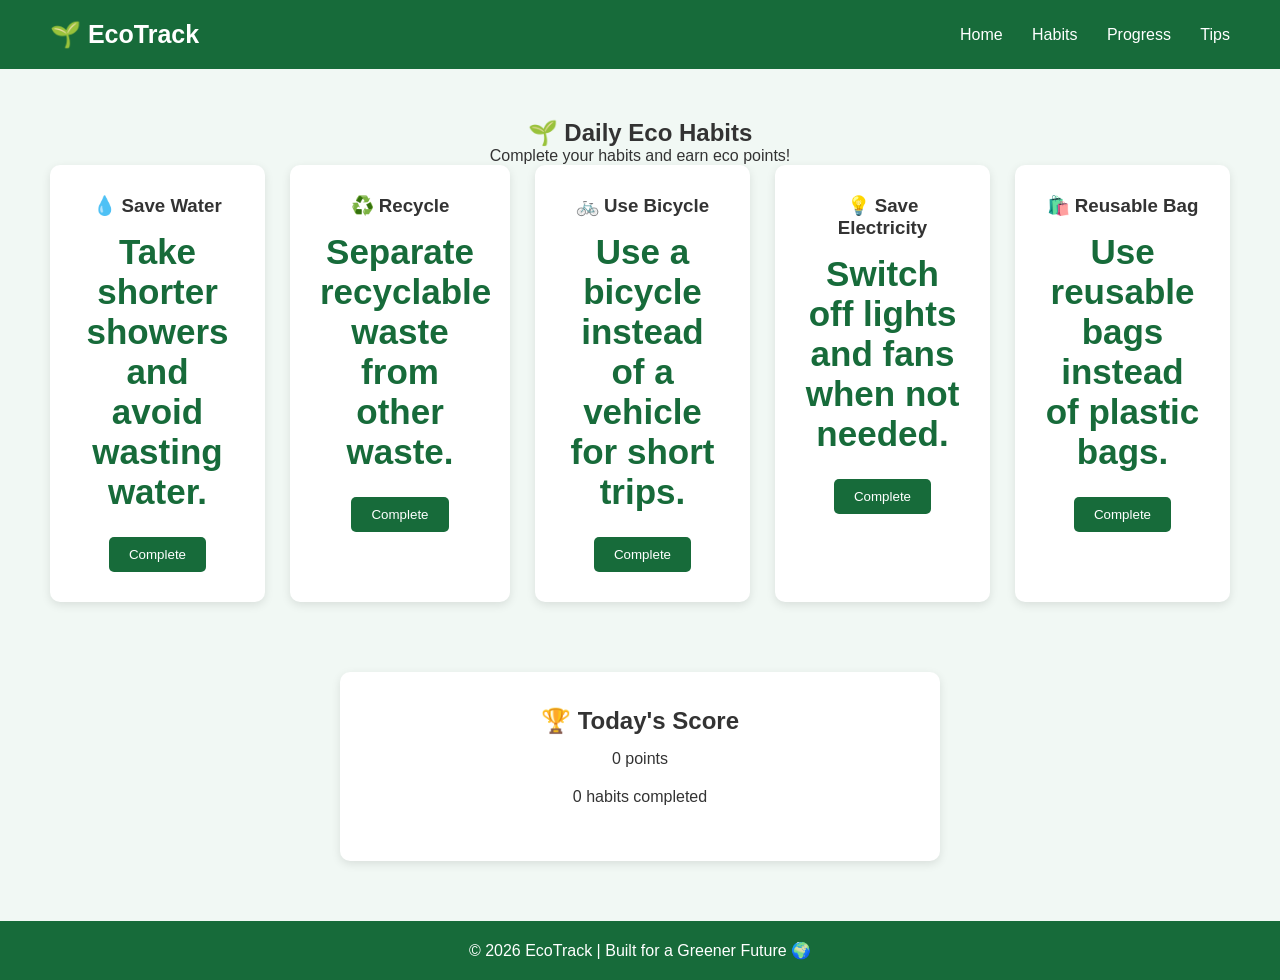
==== habits.html @ 4caf5494 "Initial EcoTrack Project" ====
<!DOCTYPE html>
<html lang="en">

<head>
    <meta charset="UTF-8">
    <meta name="viewport" content="width=device-width, initial-scale=1.0">

    <title>EcoTrack - Habits</title>

    <link rel="stylesheet" href="css/style.css">
</head>

<body>

    <!-- Navigation -->
    <nav>

        <h2>🌱 EcoTrack</h2>

        <div>
            <a href="index.html">Home</a>
            <a href="habits.html">Habits</a>
            <a href="progress.html">Progress</a>
            <a href="tips.html">Tips</a>
        </div>

    </nav>


    <!-- Habits Section -->
    <main>

        <section class="dashboard">

            <h1>🌱 Daily Eco Habits</h1>

            <p>Complete your habits and earn eco points!</p>


            <div class="cards">

                <!-- Habit 1 -->
                <div class="card">

                    <h3>💧 Save Water</h3>

                    <p>
                        Take shorter showers and avoid wasting water.
                    </p>

                    <button onclick="completeHabit(this, 10)">
                        Complete
                    </button>

                </div>


                <!-- Habit 2 -->
                <div class="card">

                    <h3>♻️ Recycle</h3>

                    <p>
                        Separate recyclable waste from other waste.
                    </p>

                    <button onclick="completeHabit(this, 15)">
                        Complete
                    </button>

                </div>


                <!-- Habit 3 -->
                <div class="card">

                    <h3>🚲 Use Bicycle</h3>

                    <p>
                        Use a bicycle instead of a vehicle for short trips.
                    </p>

                    <button onclick="completeHabit(this, 20)">
                        Complete
                    </button>

                </div>


                <!-- Habit 4 -->
                <div class="card">

                    <h3>💡 Save Electricity</h3>

                    <p>
                        Switch off lights and fans when not needed.
                    </p>

                    <button onclick="completeHabit(this, 10)">
                        Complete
                    </button>

                </div>


                <!-- Habit 5 -->
                <div class="card">

                    <h3>🛍️ Reusable Bag</h3>

                    <p>
                        Use reusable bags instead of plastic bags.
                    </p>

                    <button onclick="completeHabit(this, 15)">
                        Complete
                    </button>

                </div>

            </div>

        </section>


        <!-- Score -->
        <section class="tip-box">

            <h2>🏆 Today's Score</h2>

            <p id="totalScore">0 points</p>

            <p id="totalCompleted">
                0 habits completed
            </p>

        </section>

    </main>


    <footer>

        <p>© 2026 EcoTrack | Built for a Greener Future 🌍</p>

    </footer>


    <script src="js/habits.js"></script>

</body>

</html>
---- css/style.css ----
* {
    margin: 0;
    padding: 0;
    box-sizing: border-box;
}

body {
    font-family: Arial, sans-serif;
    background-color: #f1f8f4;
    color: #333;
}

/* Navigation */

nav {
    background-color: #176b3a;
    color: white;

    display: flex;
    justify-content: space-between;
    align-items: center;

    padding: 20px 50px;
}

nav h2 {
    font-size: 25px;
}

nav a {
    color: white;
    text-decoration: none;
    margin-left: 25px;
}

nav a:hover {
    text-decoration: underline;
}


/* Hero */

.hero {
    text-align: center;
    padding: 80px 20px;
    background-color: #dff3e7;
}

.hero h1 {
    font-size: 40px;
    margin-bottom: 20px;
}

.hero p {
    font-size: 18px;
    margin-bottom: 30px;
}

.button {
    display: inline-block;

    background-color: #176b3a;
    color: white;

    padding: 14px 25px;
    border-radius: 6px;

    text-decoration: none;
}

.button:hover {
    background-color: #0e4d29;
}


/* Dashboard */

.dashboard {
    padding: 50px;
    text-align: center;
}

.dashboard h2 {
    margin-bottom: 30px;
}

.cards {
    display: flex;
    justify-content: center;
    gap: 25px;
}

.card {
    background-color: white;

    width: 220px;
    padding: 30px;

    border-radius: 10px;

    box-shadow: 0 3px 10px rgba(0, 0, 0, 0.1);
}

.card h3 {
    margin-bottom: 15px;
}

.card p {
    font-size: 35px;
    font-weight: bold;
    color: #176b3a;

    margin-bottom: 10px;
}


/* Tip */

.tip-box {
    text-align: center;

    background-color: white;

    width: 600px;
    max-width: 90%;

    margin: 20px auto 60px;

    padding: 35px;

    border-radius: 10px;

    box-shadow: 0 3px 10px rgba(0, 0, 0, 0.1);
}

.tip-box h2 {
    margin-bottom: 15px;
}

.tip-box p {
    margin-bottom: 20px;
}

.tip-box button {
    background-color: #176b3a;
    color: white;

    border: none;

    padding: 12px 25px;

    border-radius: 5px;

    cursor: pointer;
}


/* Footer */

footer {
    background-color: #176b3a;
    color: white;

    text-align: center;

    padding: 20px;
}
.card button {
    background-color: #176b3a;
    color: white;

    border: none;

    padding: 10px 20px;

    border-radius: 5px;

    cursor: pointer;

    margin-top: 15px;
}

.card button:hover {
    background-color: #0e4d29;
}

.card button:disabled {
    background-color: #777;
    cursor: not-allowed;
}
/* Progress */

.progress-container {
    text-align: left;
    margin-top: 25px;
}

.progress-container p {
    margin-top: 15px;
    margin-bottom: 5px;
}

.progress-bar {
    width: 100%;
    height: 20px;
    background-color: #ddd;
    border-radius: 10px;
    overflow: hidden;
}

.progress {
    height: 100%;
    background-color: #176b3a;
}

.monday {
    width: 80%;
}

.tuesday {
    width: 60%;
}

.wednesday {
    width: 90%;
}

.thursday {
    width: 50%;
}

.friday {
    width: 75%;
}

.saturday {
    width: 85%;
}

.sunday {
    width: 65%;
}
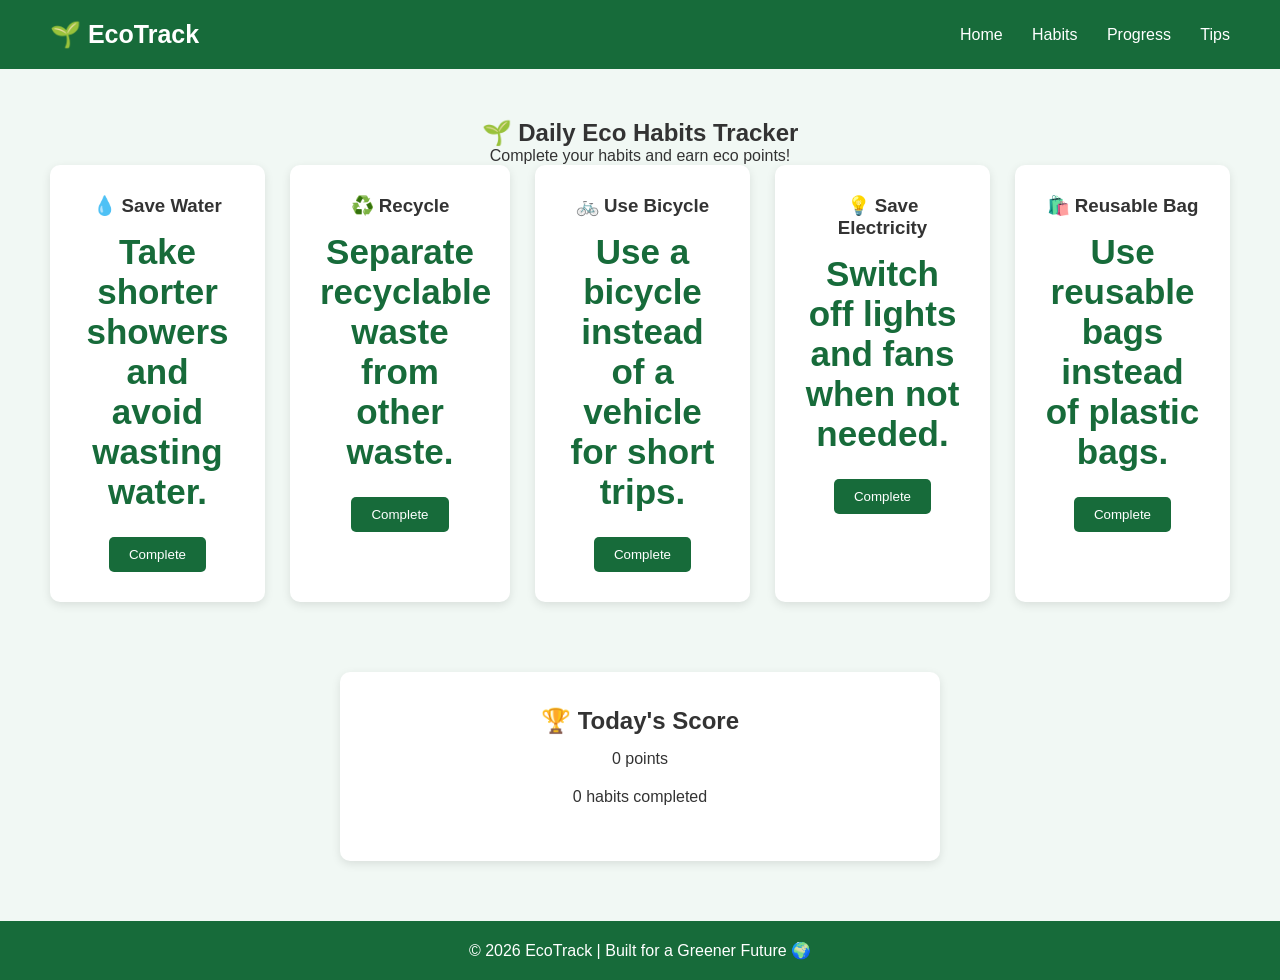
==== commit 26e3864c: "update habits page heading" ====
--- a/habits.html
+++ b/habits.html
@@ -32,7 +32,7 @@
 
         <section class="dashboard">
 
-            <h1>🌱 Daily Eco Habits</h1>
+            <h1>🌱 Daily Eco Habits Tracker</h1>
 
             <p>Complete your habits and earn eco points!</p>
 
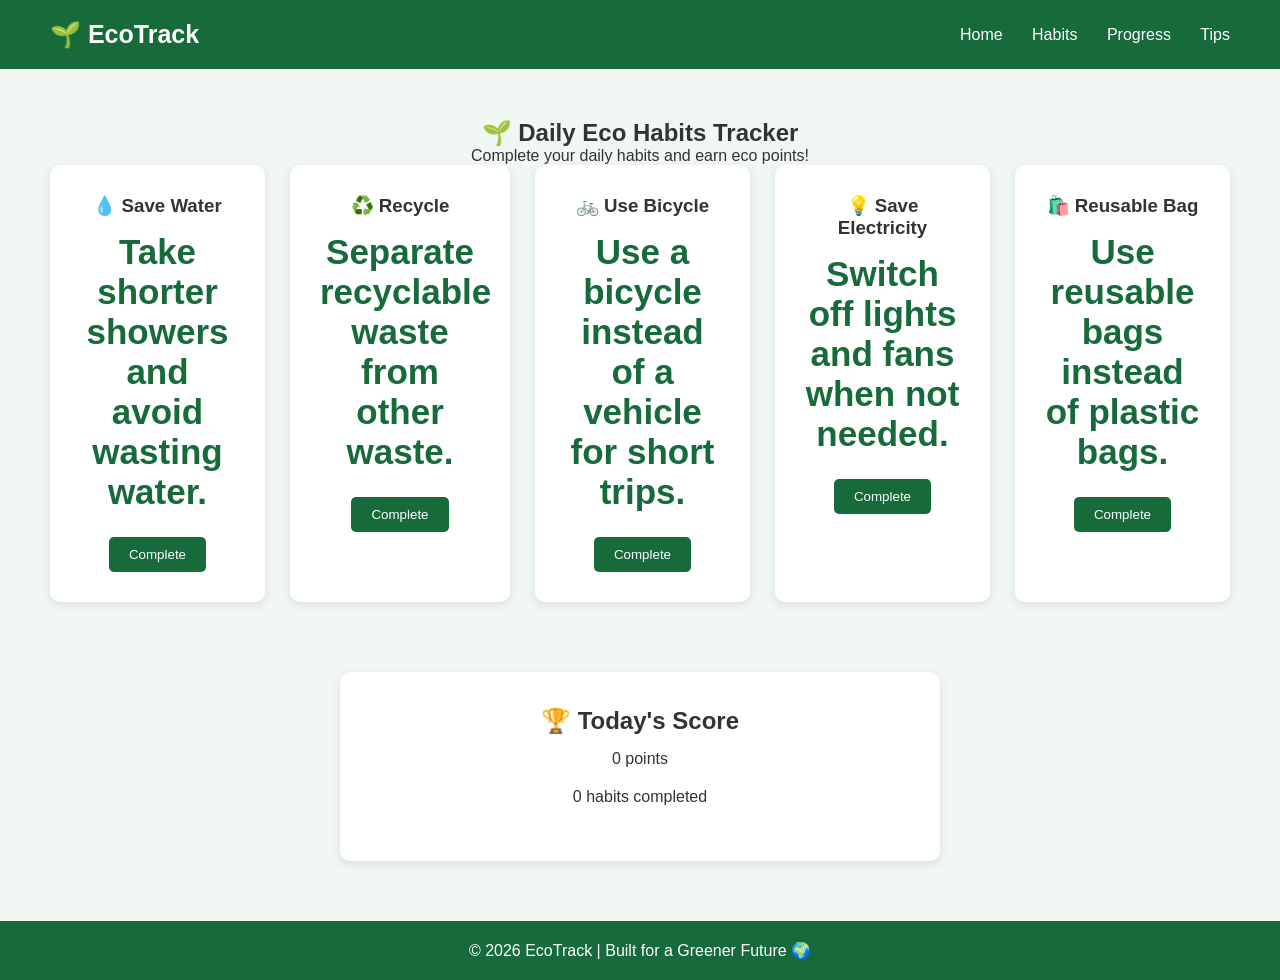
==== commit a2204d31: "Improve habits page description" ====
--- a/habits.html
+++ b/habits.html
@@ -34,7 +34,7 @@
 
             <h1>🌱 Daily Eco Habits Tracker</h1>
 
-            <p>Complete your habits and earn eco points!</p>
+            <p>Complete your daily habits and earn eco points!</p>
 
 
             <div class="cards">
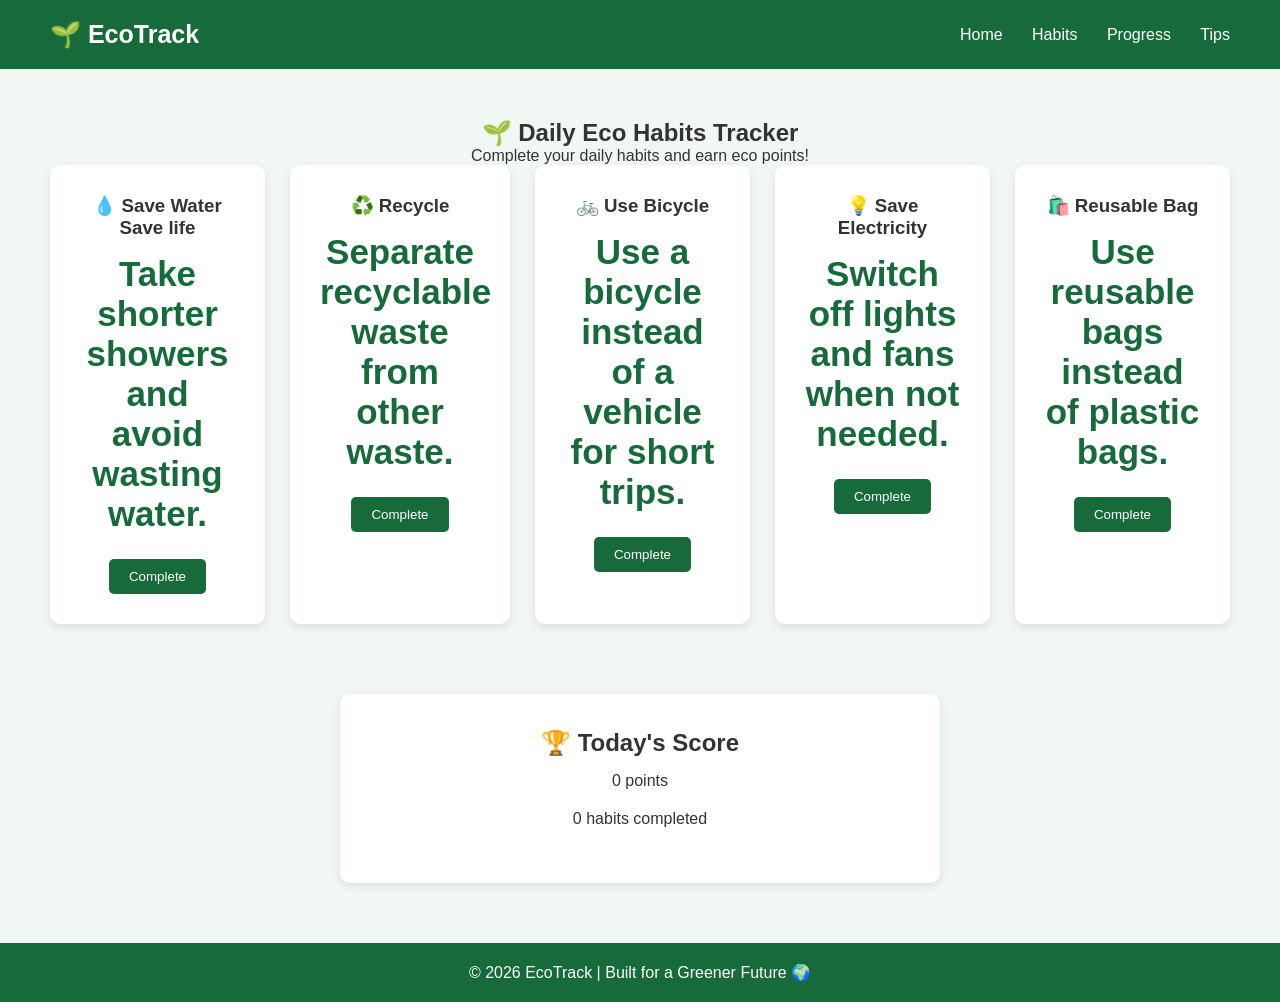
==== commit 80efffe9: "added quotation" ====
--- a/habits.html
+++ b/habits.html
@@ -42,7 +42,7 @@
                 <!-- Habit 1 -->
                 <div class="card">
 
-                    <h3>💧 Save Water</h3>
+                    <h3>💧 Save Water Save life</h3>
 
                     <p>
                         Take shorter showers and avoid wasting water.
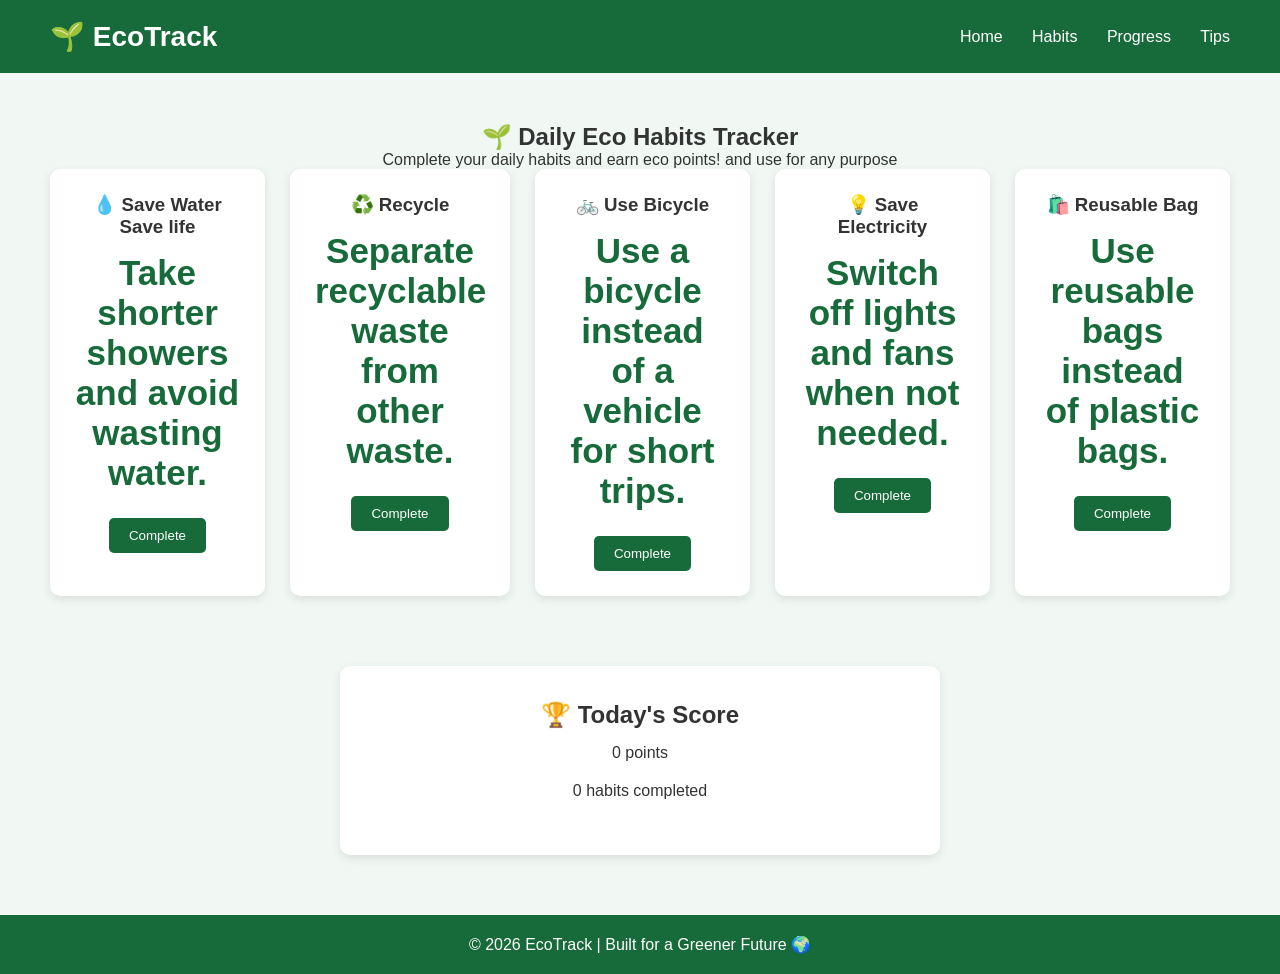
==== commit 400d1110: "update para" ====
--- a/habits.html
+++ b/habits.html
@@ -34,7 +34,7 @@
 
             <h1>🌱 Daily Eco Habits Tracker</h1>
 
-            <p>Complete your daily habits and earn eco points!</p>
+            <p>Complete your daily habits and earn eco points! and use for any purpose</p>
 
 
             <div class="cards">
--- a/css/style.css
+++ b/css/style.css
@@ -24,7 +24,7 @@
 }
 
 nav h2 {
-    font-size: 25px;
+    font-size: 28px;
 }
 
 nav a {
@@ -63,7 +63,7 @@
     color: white;
 
     padding: 14px 25px;
-    border-radius: 6px;
+    border-radius: 21px;
 
     text-decoration: none;
 }
@@ -94,7 +94,7 @@
     background-color: white;
 
     width: 220px;
-    padding: 30px;
+    padding: 25px;
 
     border-radius: 10px;
 
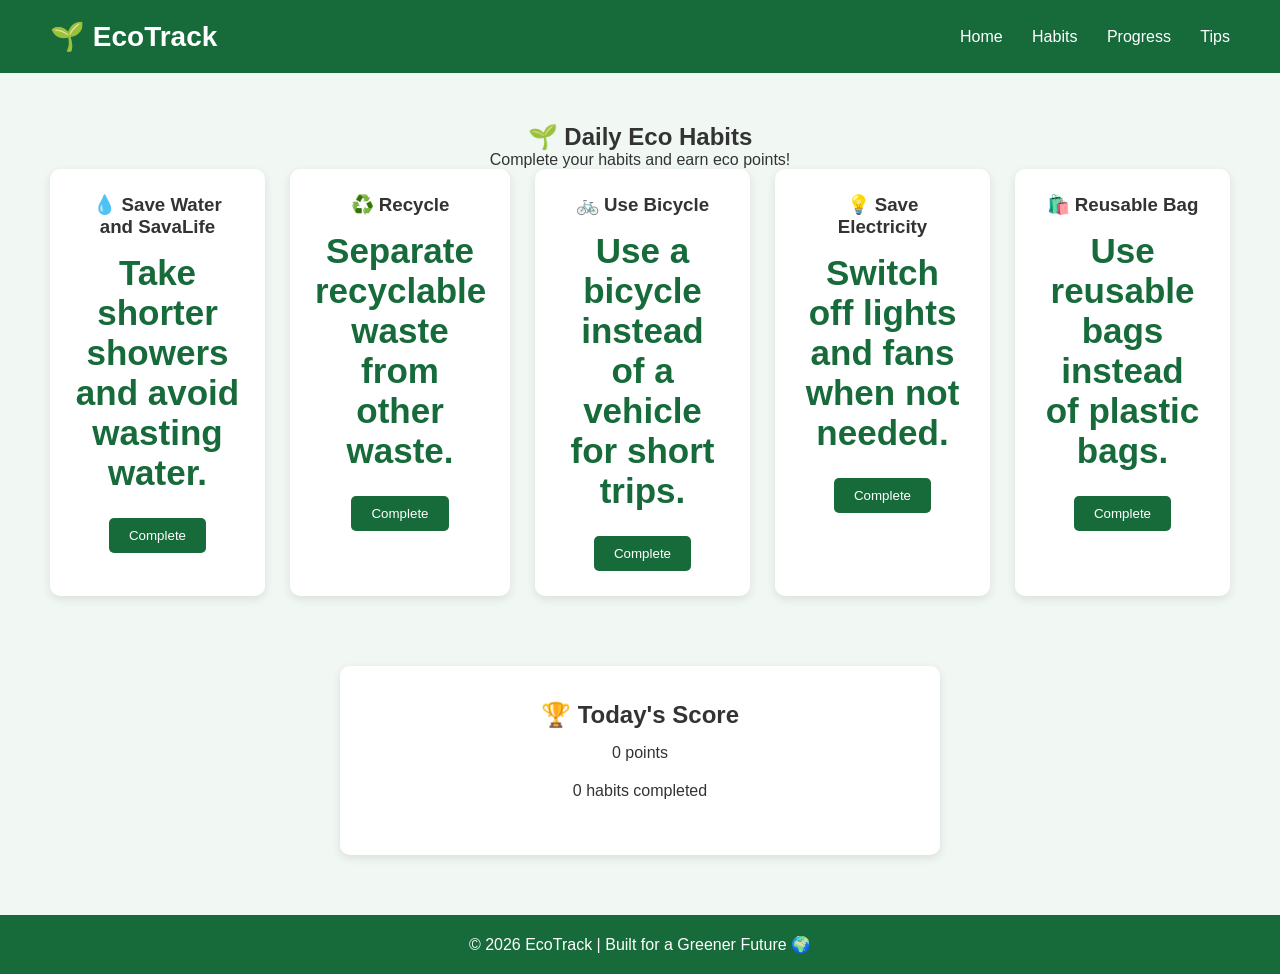
==== commit 7d338d56: "updated h3 heading" ====
--- a/habits.html
+++ b/habits.html
@@ -32,9 +32,9 @@
 
         <section class="dashboard">
 
-            <h1>🌱 Daily Eco Habits Tracker</h1>
+            <h1>🌱 Daily Eco Habits</h1>
 
-            <p>Complete your daily habits and earn eco points! and use for any purpose</p>
+            <p>Complete your habits and earn eco points!</p>
 
 
             <div class="cards">
@@ -42,7 +42,7 @@
                 <!-- Habit 1 -->
                 <div class="card">
 
-                    <h3>💧 Save Water Save life</h3>
+                    <h3>💧 Save Water and SavaLife</h3>
 
                     <p>
                         Take shorter showers and avoid wasting water.
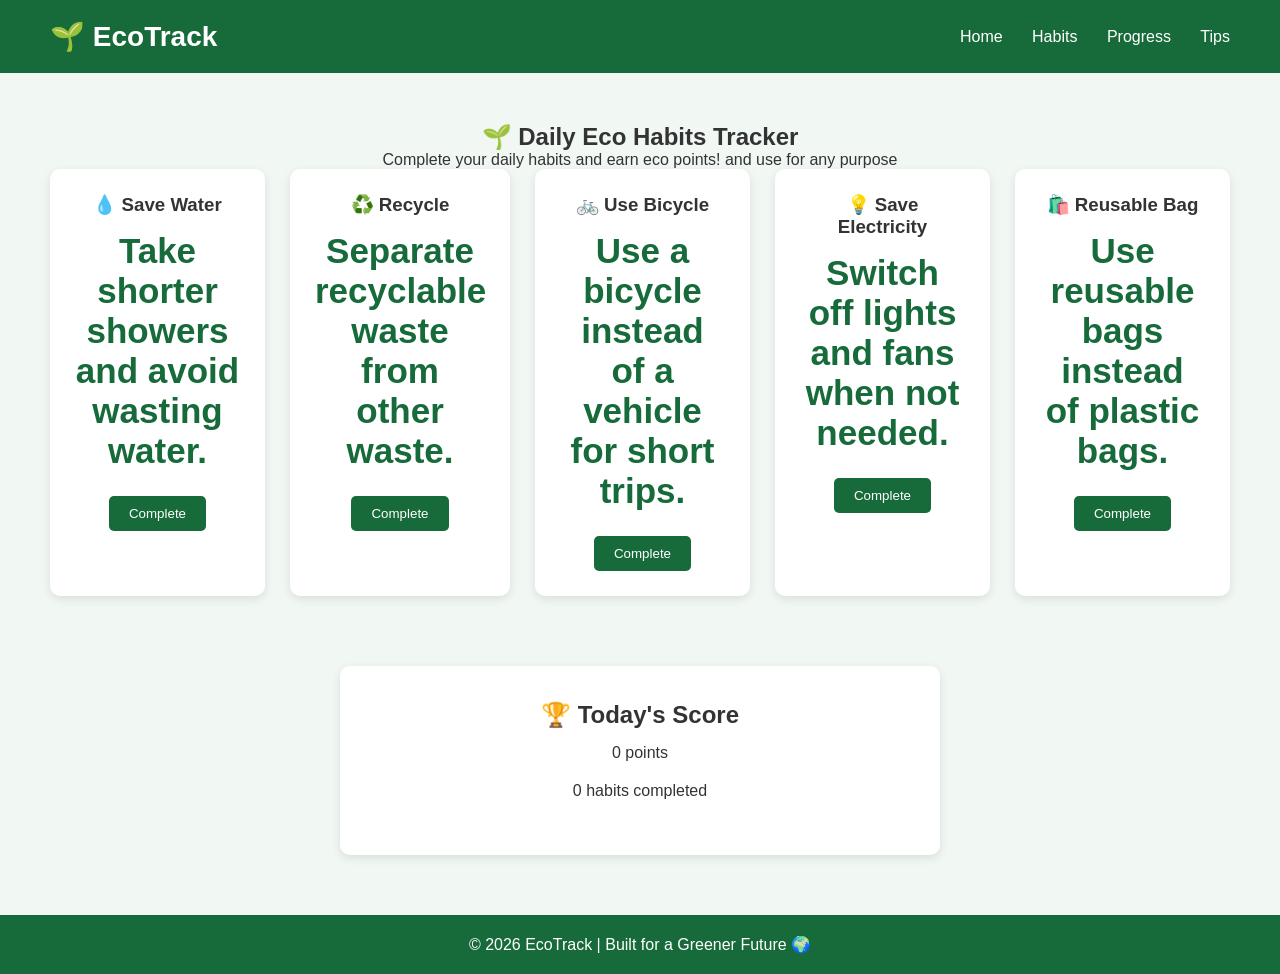
==== commit 01710766: "Merge branch 'feature/habits' of https://github.com/Sujith-2904/EcoTrack into feature/habits" ====
--- a/habits.html
+++ b/habits.html
@@ -32,9 +32,9 @@
 
         <section class="dashboard">
 
-            <h1>🌱 Daily Eco Habits</h1>
+            <h1>🌱 Daily Eco Habits Tracker</h1>
 
-            <p>Complete your habits and earn eco points!</p>
+            <p>Complete your daily habits and earn eco points! and use for any purpose</p>
 
 
             <div class="cards">
@@ -42,7 +42,7 @@
                 <!-- Habit 1 -->
                 <div class="card">
 
-                    <h3>💧 Save Water and SavaLife</h3>
+                    <h3>💧 Save Water</h3>
 
                     <p>
                         Take shorter showers and avoid wasting water.
